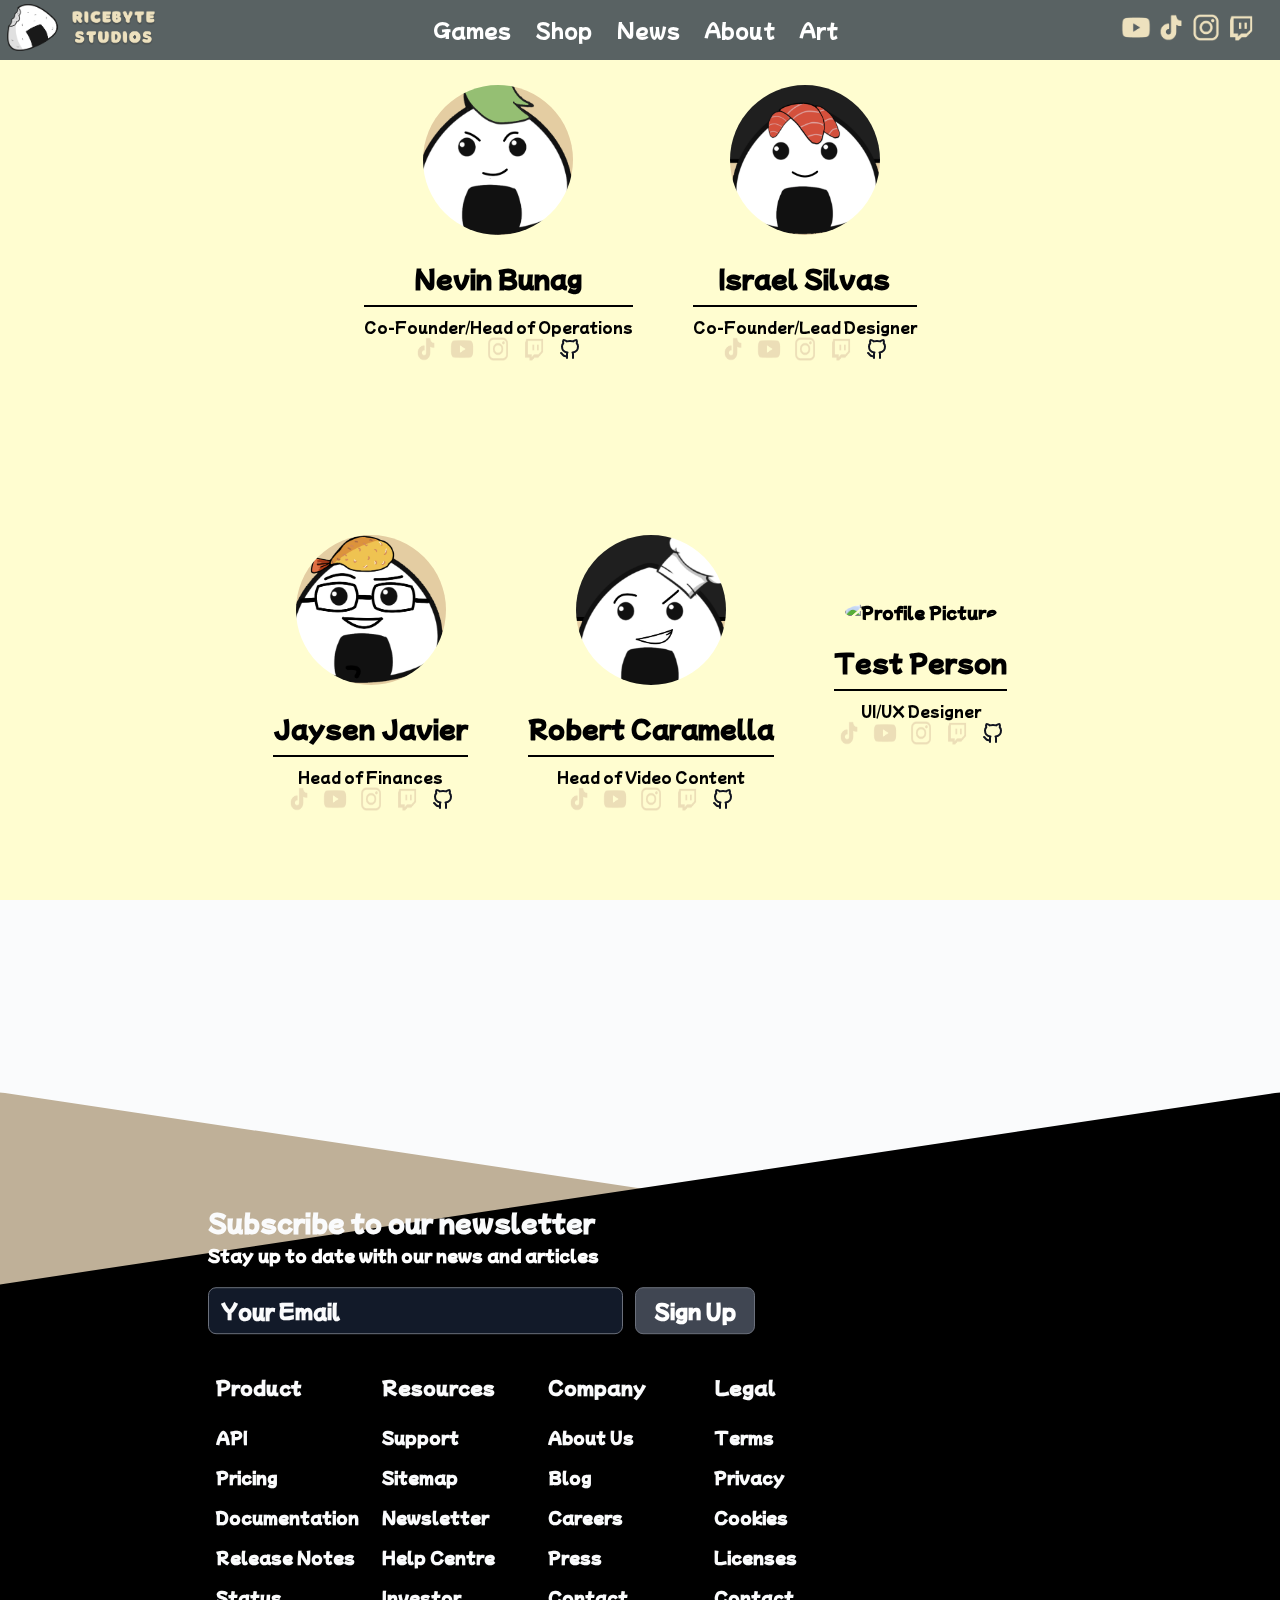
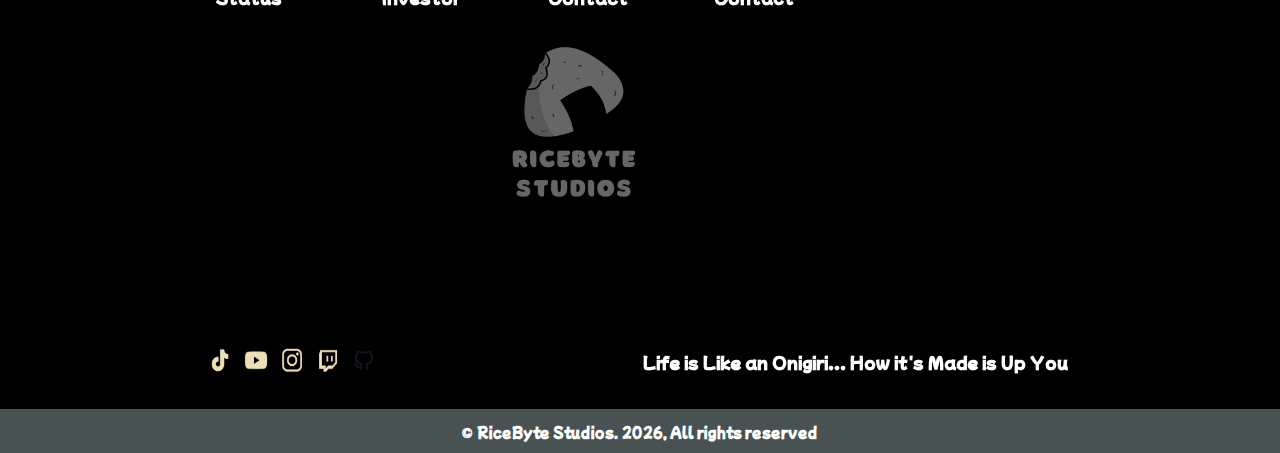
==== about.html @ 86fc1b8e "Add files via upload" ====
<!DOCTYPE html>
<html lang="en">
<head>
    <meta charset="UTF-8">
    <meta name="viewport" content="width=device-width, initial-scale=1.0">
    <title>RiceByte Studios</title>
    <link rel="stylesheet" href="about.css">
    <link rel="preconnect" href="https://fonts.googleapis.com">
    <link rel="preconnect" href="https://fonts.gstatic.com" crossorigin>
    <link href="https://fonts.googleapis.com/css2?family=Poppins&display=swap" rel="stylesheet">
    <link href="https://fonts.cdnfonts.com/css/borsok" rel="stylesheet">
    <link rel="stylesheet" href="https://fonts.googleapis.com/css?family=Lato">
    <link href='https://fonts.googleapis.com/css?family=Mochiy Pop P One' rel='stylesheet'>
    <link href='https://fonts.googleapis.com/css?family=League Spartan' rel='stylesheet'>
    <link rel="icon" type="image/png" href="images/favicon.png">
</head>
<body>
    <div class="background-but"></div>
    <div class="background">
        <div class="menu__wrapper">
            <div class="menu__bar">
                <div class="logo-wrapper">
                    <a href="index.html"><img src="images/Logo.png" alt="Image 1"></a>
                </div>
                <img
                    class="menu-icon"
                    src="burger-menu.svg"
                    title="Burger Menu"
                    alt="Burger Menu"
                    onclick="toggleMenu(this)"
                    >


                <ul class="navigation">
                    <li>
                        <a href="https://www.youtube.com/watch?v=-50NdPawLVY" title="Games">Games</a>
                    </li>
                    <li>
                        <a href="https://www.redbubble.com/people/RiceByte/explore?page=1&sortOrder=recent" title="Shop">Shop</a>
                    </li>
                    <li>
                        <a href="news.html" title="News">News</a>
                    </li>
                    <li>
                        <a href="https://www.redbubble.com/people/RiceByte/explore?page=1&sortOrder=recent" title="About">About</a>
                    </li>
                    <li>
                        <a href="https://www.redbubble.com/people/RiceByte/explore?page=1&sortOrder=recent" title="Art">Art</a>
                    </li>

                    

                </ul>
                <div class="social-wrapper">
                    <a href="https://youtube.com/@ricebytestudios?si=kQSjF2X-MU2OAHQI"><img src="images/YOUTLOGO.png" alt="Image 1"></a>   
                    <a href="https://www.tiktok.com/@ricebyte"><img src="images/TIKTOKLOGO.png" alt="Image 1"></a>
                    <a href="https://instagram.com/ricebytestudios?igshid=MzRlODBiNWFlZA=="><img src="images/INSTALOGO.png" alt="Image 1"></a>
                    <a href="https://www.twitch.tv/NEVI_LIVE"><img src="images/TWITCHLOGOO.png" alt="Image 1"></a>
                </div>
            </div>
        </div>
    </div>




    <div class="profile-container">
        <div class="profile-card">
            <img src="images/ceo1.PNG" alt="Profile Picture" class="profile-picture">
            <div class="profile-name">Nevin Bunag</div>
            <div class="profile-line"></div>
            <div class="profile-title">Co-Founder/Head of Operations</div>
            <div class='profile-socials'>
                        <ul>
                            <li>
                                <a href="https://www.tiktok.com/@ricebyte" title="TIKTOKLOGO">
                                    <img src="images/TIKTOKLOGO.png" alt='Instagram'>                       
                                </a>
                            </li>
                            <li>
                                <a href="https://youtube.com/@ricebytestudios?si=kQSjF2X-MU2OAHQI" title="Youtube">
                                    <img src="images/YOUTLOGO.png" alt='Youtube'>
                                </a>
                            </li>
                            <li>
                                <a href="https://instagram.com/ricebytestudios?igshid=MzRlODBiNWFlZA==" title="Instgram">
                                    <img src="images/INSTALOGO.png" alt='Instagram'>
                                </a>
                            </li>
                            <li>
                                <a href="https://www.twitch.tv/NEVI_LIVE" title="Twitch">
                                    <img src="images/TWITCHLOGOO.png" alt='Twitch'>
                                </a>
                            </li>
                            <li>
                                <a href="#" title="GitHub">
                                    <img src="assets/github.svg" alt='GitHub'>
                                </a>
                            </li>
                        </ul>
                    </div>
        </div>

        <div class="profile-card">
            <img src="images/ceo2.PNG" alt="Profile Picture" class="profile-picture">
            <div class="profile-name">Israel Silvas</div>
            <div class="profile-line"></div>
            <div class="profile-title">Co-Founder/Lead Designer</div>
            <div class='profile-socials'>
                        <ul>
                            <li>
                                <a href="https://www.tiktok.com/@ricebyte" title="TIKTOKLOGO">
                                    <img src="images/TIKTOKLOGO.png" alt='Instagram'>                       
                                </a>
                            </li>
                            <li>
                                <a href="https://youtube.com/@ricebytestudios?si=kQSjF2X-MU2OAHQI" title="Youtube">
                                    <img src="images/YOUTLOGO.png" alt='Youtube'>
                                </a>
                            </li>
                            <li>
                                <a href="https://instagram.com/ricebytestudios?igshid=MzRlODBiNWFlZA==" title="Instgram">
                                    <img src="images/INSTALOGO.png" alt='Instagram'>
                                </a>
                            </li>
                            <li>
                                <a href="https://www.twitch.tv/NEVI_LIVE" title="Twitch">
                                    <img src="images/TWITCHLOGOO.png" alt='Twitch'>
                                </a>
                            </li>
                            <li>
                                <a href="#" title="GitHub">
                                    <img src="assets/github.svg" alt='GitHub'>
                                </a>
                            </li>
                        </ul>
                    </div>
        </div>
    </div>

  <div class="profile-container">
        <div class="profile-card">
            <img src="images/jay.PNG" alt="Profile Picture" class="profile-picture">
            <div class="profile-name">Jaysen Javier</div>
            <div class="profile-line"></div>
            <div class="profile-title">Head of Finances</div>
            <div class='profile-socials'>
                        <ul>
                            <li>
                                <a href="https://www.tiktok.com/@ricebyte" title="TIKTOKLOGO">
                                    <img src="images/TIKTOKLOGO.png" alt='Instagram'>                       
                                </a>
                            </li>
                            <li>
                                <a href="https://youtube.com/@ricebytestudios?si=kQSjF2X-MU2OAHQI" title="Youtube">
                                    <img src="images/YOUTLOGO.png" alt='Youtube'>
                                </a>
                            </li>
                            <li>
                                <a href="https://instagram.com/ricebytestudios?igshid=MzRlODBiNWFlZA==" title="Instgram">
                                    <img src="images/INSTALOGO.png" alt='Instagram'>
                                </a>
                            </li>
                            <li>
                                <a href="https://www.twitch.tv/NEVI_LIVE" title="Twitch">
                                    <img src="images/TWITCHLOGOO.png" alt='Twitch'>
                                </a>
                            </li>
                            <li>
                                <a href="#" title="GitHub">
                                    <img src="assets/github.svg" alt='GitHub'>
                                </a>
                            </li>
                        </ul>
                    </div>
        </div>

        <div class="profile-card">
            <img src="images/Rob.PNG" alt="Profile Picture" class="profile-picture">
            <div class="profile-name">Robert Caramella</div>
            <div class="profile-line"></div>
            <div class="profile-title">Head of Video Content</div>
            <div class='profile-socials'>
                        <ul>
                            <li>
                                <a href="https://www.tiktok.com/@ricebyte" title="TIKTOKLOGO">
                                    <img src="images/TIKTOKLOGO.png" alt='Instagram'>                       
                                </a>
                            </li>
                            <li>
                                <a href="https://youtube.com/@ricebytestudios?si=kQSjF2X-MU2OAHQI" title="Youtube">
                                    <img src="images/YOUTLOGO.png" alt='Youtube'>
                                </a>
                            </li>
                            <li>
                                <a href="https://instagram.com/ricebytestudios?igshid=MzRlODBiNWFlZA==" title="Instgram">
                                    <img src="images/INSTALOGO.png" alt='Instagram'>
                                </a>
                            </li>
                            <li>
                                <a href="https://www.twitch.tv/NEVI_LIVE" title="Twitch">
                                    <img src="images/TWITCHLOGOO.png" alt='Twitch'>
                                </a>
                            </li>
                            <li>
                                <a href="#" title="GitHub">
                                    <img src="assets/github.svg" alt='GitHub'>
                                </a>
                            </li>
                        </ul>
                    </div>
        </div>

        <div class="profile-card">
            <img src="images/test.png" alt="Profile Picture" class="profile-picture">
            <div class="profile-name">Test Person</div>
            <div class="profile-line"></div>
            <div class="profile-title">UI/UX Designer</div>
            <div class='profile-socials'>
                        <ul>
                            <li>
                                <a href="https://www.tiktok.com/@ricebyte" title="TIKTOKLOGO">
                                    <img src="images/TIKTOKLOGO.png" alt='Instagram'>                       
                                </a>
                            </li>
                            <li>
                                <a href="https://youtube.com/@ricebytestudios?si=kQSjF2X-MU2OAHQI" title="Youtube">
                                    <img src="images/YOUTLOGO.png" alt='Youtube'>
                                </a>
                            </li>
                            <li>
                                <a href="https://instagram.com/ricebytestudios?igshid=MzRlODBiNWFlZA==" title="Instgram">
                                    <img src="images/INSTALOGO.png" alt='Instagram'>
                                </a>
                            </li>
                            <li>
                                <a href="https://www.twitch.tv/NEVI_LIVE" title="Twitch">
                                    <img src="images/TWITCHLOGOO.png" alt='Twitch'>
                                </a>
                            </li>
                            <li>
                                <a href="#" title="GitHub">
                                    <img src="assets/github.svg" alt='GitHub'>
                                </a>
                            </li>
                        </ul>
                    </div>
        </div>
    </div>






    <script src="script.js"></script>







    <footer class= "layered-background2">

    <div class="reversed-diagonal-rectangle2 brown2"></div>
    <div class="diagonal-rectangle2 gray2"></div>
            <div class="footer-wrapper">
                <section class="footer-top">
                    <div class="footer-headline">
                        <h2>Subscribe to our newsletter</h2>
                        <p>
                            Stay up to date with our news and articles
                        </p>
                    </div>
                    <div class="footer-subscribe">
                        <input type="email" spellcheck="false" placeholder="Your Email">
                        <button>
                            Sign Up
                        </button>
                    </div> 
                </section>
                <div class="footer-columns">
                    <section>
                        <h3>Product</h3>
                        <ul>
                            <li>
                                <a href="#" title="API">API</a>
                            </li>
                            <li>
                                <a href="#" title="Pricing">Pricing</a>
                            </li>
                            <li>
                                <a href="#" title="Documentation">Documentation</a>
                            </li>
                            <li>
                                <a href="#" title="Release Notes">Release Notes</a>
                            </li>
                            <li>
                                <a href="#" title="Status">Status</a>
                            </li>
                        </ul>
                    </section>
                    <section>
                        <h3>Resources</h3>
                        <ul>
                            <li>
                                <a href="#" title="Support">Support</a>
                            </li>
                            <li>
                                <a href="#" title="Sitemap">Sitemap</a>
                            </li>
                            <li>
                                <a href="#" title="Newsletter">Newsletter</a>
                            </li>
                            <li>
                                <a href="#" title="Help Centre">Help Centre</a>
                            </li>
                            <li>
                                <a href="#" title="Investor">Investor</a>
                            </li>
                        </ul>
                    </section>
                    <section>
                        <h3>Company</h3>
                        <ul>
                            <li>
                                <a href="#" title="About Us">About Us</a>
                            </li>
                            <li>
                                <a href="#" title="Blog">Blog</a>
                            </li>
                            <li>
                                <a href="#" title="Careers">Careers</a>
                            </li>
                            <li>
                                <a href="#" title="Press">Press</a>
                            </li>
                            <li>
                                <a href="#" title="Contact">Contact</a>
                            </li>
                        </ul>
                    </section>
                    <section>
                        <h3>Legal</h3>
                        <ul>
                            <li>
                                <a href="#" title="Terms and services">
                                    Terms
                                </a>
                            </li>
                            <li>
                                <a href="#" title="Privacy Policy">
                                    Privacy
                                </a>
                            </li>
                            <li>
                                <a href="#" title="Cookies">
                                    Cookies
                                </a>
                            </li>
                            <li>
                                <a href="#" title="Licenses">
                                    Licenses
                                </a>
                            </li>
                            <li>
                                <a href="#" title="Cookies">
                                    Contact
                                </a>
                            </li>
                        </ul>
                    </section>
                      <section class="footer-logo">

                                <img src="images/bottomLogo.png" alt="Image 1">
                       <h2>
                    <!--        <svg width="1103" height="996" viewBox="0 0 1103 996" fill="none" xmlns="http://www.w3.org/2000/svg">
                                <path fill-rule="evenodd" clip-rule="evenodd" d="M410.988 255.56L0 995.337H189.802L505.141 427.427L410.988 255.56ZM1102.94 995.337L647.119 170.373L551.471 0L457.317 170.373L551.471 340.746L711.79 629.718H498.683L405.461 786.972H799.034L914.634 995.337H1102.94Z" fill="#FAFBFC"/>
                                <path fill-rule="evenodd" clip-rule="evenodd" d="M410.988 255.56L0 995.337H189.802L505.141 427.427L410.988 255.56ZM1102.94 995.337L647.119 170.373L551.471 0L457.317 170.373L551.471 340.746L711.79 629.718H498.683L405.461 786.972H799.034L914.634 995.337H1102.94Z" fill="#FAFBFC"/>
                            </svg>
                        </h2>
                -->


                  </section>  
                </div>
                <div class="footer-bottom">
                    <div class='social-links'>
                        <ul>
                            <li>
                                <a href="https://www.tiktok.com/@ricebyte" title="TIKTOKLOGO">
                                    <img src="images/TIKTOKLOGO.png" alt='Instagram'>                       
                                </a>
                            </li>
                            <li>
                                <a href="https://youtube.com/@ricebytestudios?si=kQSjF2X-MU2OAHQI" title="Youtube">
                                    <img src="images/YOUTLOGO.png" alt='Youtube'>
                                </a>
                            </li>
                            <li>
                                <a href="https://instagram.com/ricebytestudios?igshid=MzRlODBiNWFlZA==" title="Instgram">
                                    <img src="images/INSTALOGO.png" alt='Instagram'>
                                </a>
                            </li>
                            <li>
                                <a href="https://www.twitch.tv/NEVI_LIVE" title="Twitch">
                                    <img src="images/TWITCHLOGOO.png" alt='Twitch'>
                                </a>
                            </li>
                            <li>
                                <a href="#" title="GitHub">
                                    <img src="assets/github.svg" alt='GitHub'>
                                </a>
                            </li>
                        </ul>
                    </div>

                    <small>Life is Like an Onigiri... How it's Made is Up You</small>
                </div>
            </div>
        <div class="bottom-bar">
 <small>© RiceByte Studios. <span id="year"></span>, All rights reserved</small>
                </div>
        </footer>
            
        <script>
            document.getElementById("year").innerHTML = new Date().getFullYear();
        </script>


</div>

</body>
</html>
---- about.css ----
:root {
    --primary: #DAD2C2; ;
    --primary-hover: #BFB098;                
    --background: #485253;
     --navbar-height: 60px;
}

:root {
    --backgroundgal: #3C343D;
    --backgroundgal-border: #6B626C;
}



body {
    overflow-x: hidden; /* Lock horizontal scrolling */
    margin: 0;
    padding: 0;
    box-sizing: border-box;
        background-color: #485253; /* Set the background color to #FFFCE2 */

}

* {
    margin: 0;
    padding: 0;
    box-sizing: border-box;
    font-family: 'Mochiy Pop P One';
    font-weight: bold;
}

/* Add this CSS for the background under everything */
.background-but{
    position: fixed;
    top: var(--navbar-height); /* Adjust for the height of your menu__bar */
    left: 0;
    width: 100%;
    height: calc(100vh - var(--navbar-height)); /* Calculate the height minus the menu__bar height */
    background-color: #FFFDD0; /* Set your desired background color */
    z-index: -2; /* Place it behind other elements */
}



}

.menu__wrapper {
    display: flex;
    position: relative;
    flex-direction: row;
    z-index: 2;  
}

.menu__bar {
    position: fixed;
    width: 100%;
    top: 0;
    left: 0;
    display: flex;
    justify-content: space-between;
    align-items: center;
    flex-direction: row;
    padding-right: 24px;
    gap: 32px;
    background-color: var(--background);
    height: 60px;
    opacity: 0.9;
        z-index: 1000; /* Add a high z-index to keep it on top */

}

.menu-icon {
    cursor: pointer;
    display: flex;
    height: 32px;
    width: 32px;
}

.navigation {    
    display: flex;
    flex-direction: row;
    list-style-type: none;
    align-items: center;
    gap: 24px;
    padding: 0px;
    background-color: var(--background);
}

.logo-wrapper {
  position: relative;
  width: 150px;
  text-align: center;
}

.logo-wrapper img {
  width: 100%;
  height: auto;
  margin-left: 7px;
  
}

.social-wrapper {
  display: flex; /* Make it a flex container */
  flex-direction: row; /* Arrange children horizontally */
  align-items: center; /* Center items vertically */
  gap: 5px; /* Adjust the gap between images */
    
}

.social-wrapper img:hover {
    transform: scale(1.1);
}

.social-wrapper img {
  max-width: 30px; /* Limit the maximum width of the images */
  height: auto;
}

                    
.navigation > li {
  display: flex;
  position: relative;
  cursor: pointer;
  font-size: 1.25rem;
}

.navigation > li > a {
    color: white;
    border-bottom: 2px solid transparent;
    transition: all 0.3s ease;
    text-decoration: none;
    font-weight: 500;
    background-image: linear-gradient(
        to right,
        var(--primary-hover),
        var(--primary-hover) 50%,
        white 50%
    );
    background-size: 200% 100%;
    background-position: -100%;
    display: inline-block;
    padding: 3px 0;
    position: relative;
    -webkit-background-clip: text;
    -webkit-text-fill-color: transparent;
    transition: all 0.2s ease-in-out;
}

.navigation > li > a:before {
    content: '';
    background: var(--primary-hover);
    display: block;
    position: absolute;
    bottom: -2px;
    left: 0;
    width: 0;
    height: 2px;
    transition: all 0.2s ease-in-out;
}
  
.navigation > li > a:hover {
    background-position: 0;
}
/*  hover effect inspired by 
    https://codepen.io/team/css-tricks/pen/OJOXWPp
*/

.navigation > li > a:hover::before{
    width: 100%;
}

@media (min-width: 600px) {
    .menu-icon {
        display: none;
    }
}

@media (max-width: 600px) {

    body {
        margin-top: 0px; /* Adjust as needed */
        padding: 0;
    }




    
    .navigation {
        display: none;
    }
    .social-wrapper{
        display: none;
    }

    .menu-icon {
        display: block;
    }


    .navigation--mobile {
        top: var(--navbar-height);
        position: absolute;
        right: 0px;
        display: flex;
        padding: 80px 60px;
        min-height: 100%;
        background-color: var(--background);       
        gap: 8px;
        flex-direction: column;
        align-items: flex-start;
        opacity: 0.95;
        animation: fadein 0.3s forwards;
    }

    @keyframes fadein {
        0% {
            opacity: 0;
            width: 0;
            height: 0;
        }
        100% {
            opacity: 1;
            width: 100%;
            height: calc(100vh - var(--navbar-height));
        }
    }

    .navigation--mobile--fadeout {
        animation: fadeout 300ms forwards;
    }

    @keyframes fadeout {
        0% {
            opacity: 1;
            width: 100%;
            height: calc(100vh - var(--navbar-height));
        }
        100% {
            opacity: 0;
            width: 0;
            height: 0;
        }
    }

}




/* Profile container */
.profile-container {
    display: flex;
    justify-content: center; /* Center horizontally */
    align-items: center; /* Center vertically */
    min-height: 50vh; /* Full viewport height */
     margin: 0 auto; /* Center the container horizontally */
}

/* Profile card */
.profile-card {
    text-align: center; /* Center content within each card */
    padding: 20px; /* Add some padding to separate cards */
    margin: 10px; /* Add margin to separate profiles */
}

/* Profile picture */
.profile-picture {
    width: 150px; /* Adjust the picture size */
    height: 150px; /* Adjust the picture size */
    border-radius: 50%; /* Make it a circle */
    object-fit: cover; /* Maintain aspect ratio */
    margin-bottom: 20px; /* Spacing below the picture */
    justify-content: center; /* Center horizontally */
}

/* Name */
.profile-name {
    font-size: 24px; /* Adjust font size */
    font-weight: bold;
    margin-bottom: 10px; /* Spacing below the name */
    justify-content: center; /* Center horizontally */
}

/* Line separator */
.profile-line {
    width: 100%; /* Adjust line length */
    height: 2px; /* Line thickness */
    background-color: black; /* Line color */
    margin-bottom: 10px; /* Spacing below the line */
    justify-content: center; /* Center horizontally */
}

/* Job title */
.profile-title {
    font-size: 14px; /* Adjust font size */
    font-weight: normal;
    justify-content: center; /* Center horizontally */
}

.profile-socials {
    display: flex;
    gap: 8px;
    align-items: center; /* Center vertically */
    justify-content: center; /* Center horizontally */
}


.profile-socials img {
    width: 24px;
    height: 24px;
    transition: all 0.2s ease-in-out;
}

.profile-socials img:hover {
    transform: scale(1.1);
}

.profile-socials ul {
    display: flex;
    gap: 12px;
    list-style-type: none;
}

@media (max-width: 600px) {
    .profile-container {
        width:80%;
        flex-direction: column; /* Stack items vertically */
        align-items: center; /* Center vertically */
        text-align: center; /* Center text within each card */
     
            transform: translateY(20%);
    }

    /* Reset margin and padding for profile cards */
    .profile-card {
        margin: 0;
        padding: 0;
    }

    /* Adjust spacing between profile cards */
    .profile-card:not(:last-child) {
        margin-bottom: 20px;
    }
    .profile-line {
    width: 100%; /* Adjust line length */
    justify-content: center; /* Center horizontally */

    }
}








:root {
    --footer-background: #121a29;
    --text-color: #FAFBFC;
    --text-gray: #FEFEFE;
    --text-primary: #FAFBFC;
    --button-color: #404652;
    --button-border: #6B707C;
}



/*? footer reset */
*, *::after, *::before {
    margin: 0px;
    padding: 0px;
    box-sizing: border-box;
}

body {
    margin: 0px;
    background-color: #FAFBFC;
}

@media (max-width: 599px) {

.footer-wrapper{
    transform: translate(-10%,5%);
}
}



.layered-background2 {
  position: relative;
  width: 100%;
  height: auto; /* Adjust total height as needed */
  margin-bottom: 50px; /* Add space at the bottom */
  overflow: hidden; /* Hide overflowing content */
    transform: translateY(20%); /* Center horizontally */

}

.diagonal-rectangle2,
.reversed-diagonal-rectangle2 {
  position: absolute;
  width: 100%; /* Stretch to full width */
  height: 100%; /* Stretch to full height */
}

.gray2 {
  background-color: #BFB098; /* Blue color */
  clip-path: polygon(0 0, 100% 20%, 100% 100%, 0 80%);                 
  z-index: -2; /* Place behind the reversed-diagonal-rectangle */
}

.brown2 {
  background-color: black; /* Red color */
  clip-path: polygon(0 20%, 100% 0, 100% 100%, 0 100%);
  z-index: -1
}





footer {
    position: absolute;
    bottom: 0px;
    background-color: transparent;
    min-width: 300px;
    width: 100vw;
    bottom: 0px;
    display: flex;
    align-items: center;
    flex-direction: column;


}



.footer-wrapper {
    display: flex;
    flex-direction: column;
    max-width: 100%;
    padding: 16px;
   height:20%;
    width: 70%; /* Add this line to stretch horizontally */
    margin-top: 80px; /* Adjust the margin-top value as needed */

}


/*? top section */
.footer-top {
    display: flex;
    flex-wrap: wrap;
    justify-content: start;
    align-items: start;
    padding: 16px 0px;
    justify-content: space-between;
}

.footer-line {
    display: block;
    width: 100%;
    height: 8px;
}

/*? footer subscribe */
.footer-subscribe {
    display: flex;
    gap: 12px;
    flex-wrap: wrap;
}

.footer-subscribe > input {
    border: 1px solid var(--button-border);
    color: var(--text-color);
    outline: none;
    min-height: 36px;
    background-color: var(--footer-background);
    font-size: 1.2rem;
    flex: 1 0 120px;
    padding: 8px 12px;
    border-radius: 8px;
}

.footer-subscribe > input::placeholder {
    color: var(--text-color);
}

.footer-subscribe > button {
    cursor: pointer;
    background-color: var(--button-color);
    border-radius: 8px;
    color: white;
    font-size: 1.25rem;
    min-width: 120px;
    min-height: 36px;
    flex: 1 0 80px;
    white-space: nowrap;
    padding: 8px 12px;
    border: 0px;
    outline: none;
    border: 1px solid var(--button-border);
}

/*? footer columns */
.footer-columns {
    display: flex;
    flex-direction: row;
    flex-wrap: wrap;
    justify-content: start;
    align-items: start;
    flex: 2 0 140px;
    width: 100%;
    gap: 16px;
    padding: 24px 8px 16px 8px;
    margin: 0 auto;
}

.footer-columns ul {
    list-style-type: none;
    padding: 0;
    margin: 0;
}

.footer-columns ul a {
    color: var(--text-color);
    text-decoration: none;
}

.footer-columns ul a:hover{
    text-decoration: underline;
}

.footer-columns ul li {
    margin-bottom: 16px;
}

.footer-columns h3 {
    color: var(--text-primary);
    margin-top: 0;
    margin-bottom: 25px;
    font-size: 1.125rem;
}

.footer-centering {
    margin: 0 auto;
}

.footer-columns > section {
    min-width: 150px;
}

.footer-logo {
    display: flex;
    flex-direction: row;
    align-items: start;
    justify-content: start;
    gap: 16px;
    color: var(--text-color);
    margin-bottom: 60px;
    transform: translateX(70%);
}
/*
.footer-logo svg {
    stroke: var(--text-color);
    stroke-width: 8px;
    width: 50px;
    height: 50px;
}*/

.footer-logo {
  position: relative;
  max-width: 35%; /* Adjust the maximum width of the image */
  max-height: 35%; /* Adjust the maximum height of the image */

}

.footer-logo img{
  width: 100%; /* Make the image take up 100% of the container's width */
  height: auto; /* Allow the image to maintain its aspect ratio */
  opacity: 0.4; /* Adjust this value to control the transparency (0.4 means 40% opacity) */

}


/*? Footer bottom */

.footer-bottom {
    text-align: center;
    margin-top: 48px; 
    display: flex;
    align-items: center;
    width: 100%;
    gap: 16px;
    padding: 16px 0px;
    flex-wrap: wrap;
    justify-content: space-between;
    color: var(--text-gray);
}

.footer-bottom > small {
    font-size: 16px;
    margin: 0 4px;
}

.footer-headline > h2 {
    margin: 0px;
    color: var(--text-primary);
}

.footer-headline > p {
    color: var(--text-gray);
    margin: 4px 0px 20px 0px;
}

.footer-line {
    display: block;
    min-width: 40px;
    height: 2px;
    background-color: var(--text-gray);
}

/*? socials */

.social-links {
    display: flex;
    gap: 8px;
    align-items: center;
}

.social-text {
    display: flex;
    align-items: center;
    gap: 8px;
}

.social-links img {
    width: 24px;
    height: 24px;
    transition: all 0.2s ease-in-out;
}

.social-links img:hover {
    transform: scale(1.1);
}

.social-links ul {
    display: flex;
    gap: 12px;
    list-style-type: none;
}

/*? mobile */

@media (max-width: 800px) {
    .footer-top {
        display: flex;
        flex-direction: column;
        align-items: center;
        text-align: center;
        padding: 16px 8px 32px 8px;
    }

    .footer-bottom {
        display: flex;
        flex-direction: column-reverse;
        align-items: space-between;
        justify-content: center;
        margin: 0 auto;
    }
}


@media (max-width: 599px) {
.layered-background2{
    transform: translateY(40%);
max-height: 100%;

 max-width: 100%;



}
.footer-logo img{
display: none;

}
.footer-subscribe input{
    width:40%;
}

.footer-wrapper{
    transform: translate(0%,10%);

}
.footer-subscribe{
    font-size:50%;


}
.footer-columns{
    font-size:60%;
    width:200%;

}
.footer-bottom{
margin-bottom: 50%;

}

    }







/* Add this CSS to style the bottom bar */
.bottom-bar {
  position: relative; /* Use fixed positioning */
  bottom: 0;
  left: 0;
  width: 100%;
  background-color: #485253; /* Choose your desired background color */
  color: #fff; /* Choose your desired text color */
  text-align: center;
  padding: 10px 0; /* Adjust padding as needed */
  z-index: 1000; /* Adjust the z-index to ensure it's on top of other content */

}
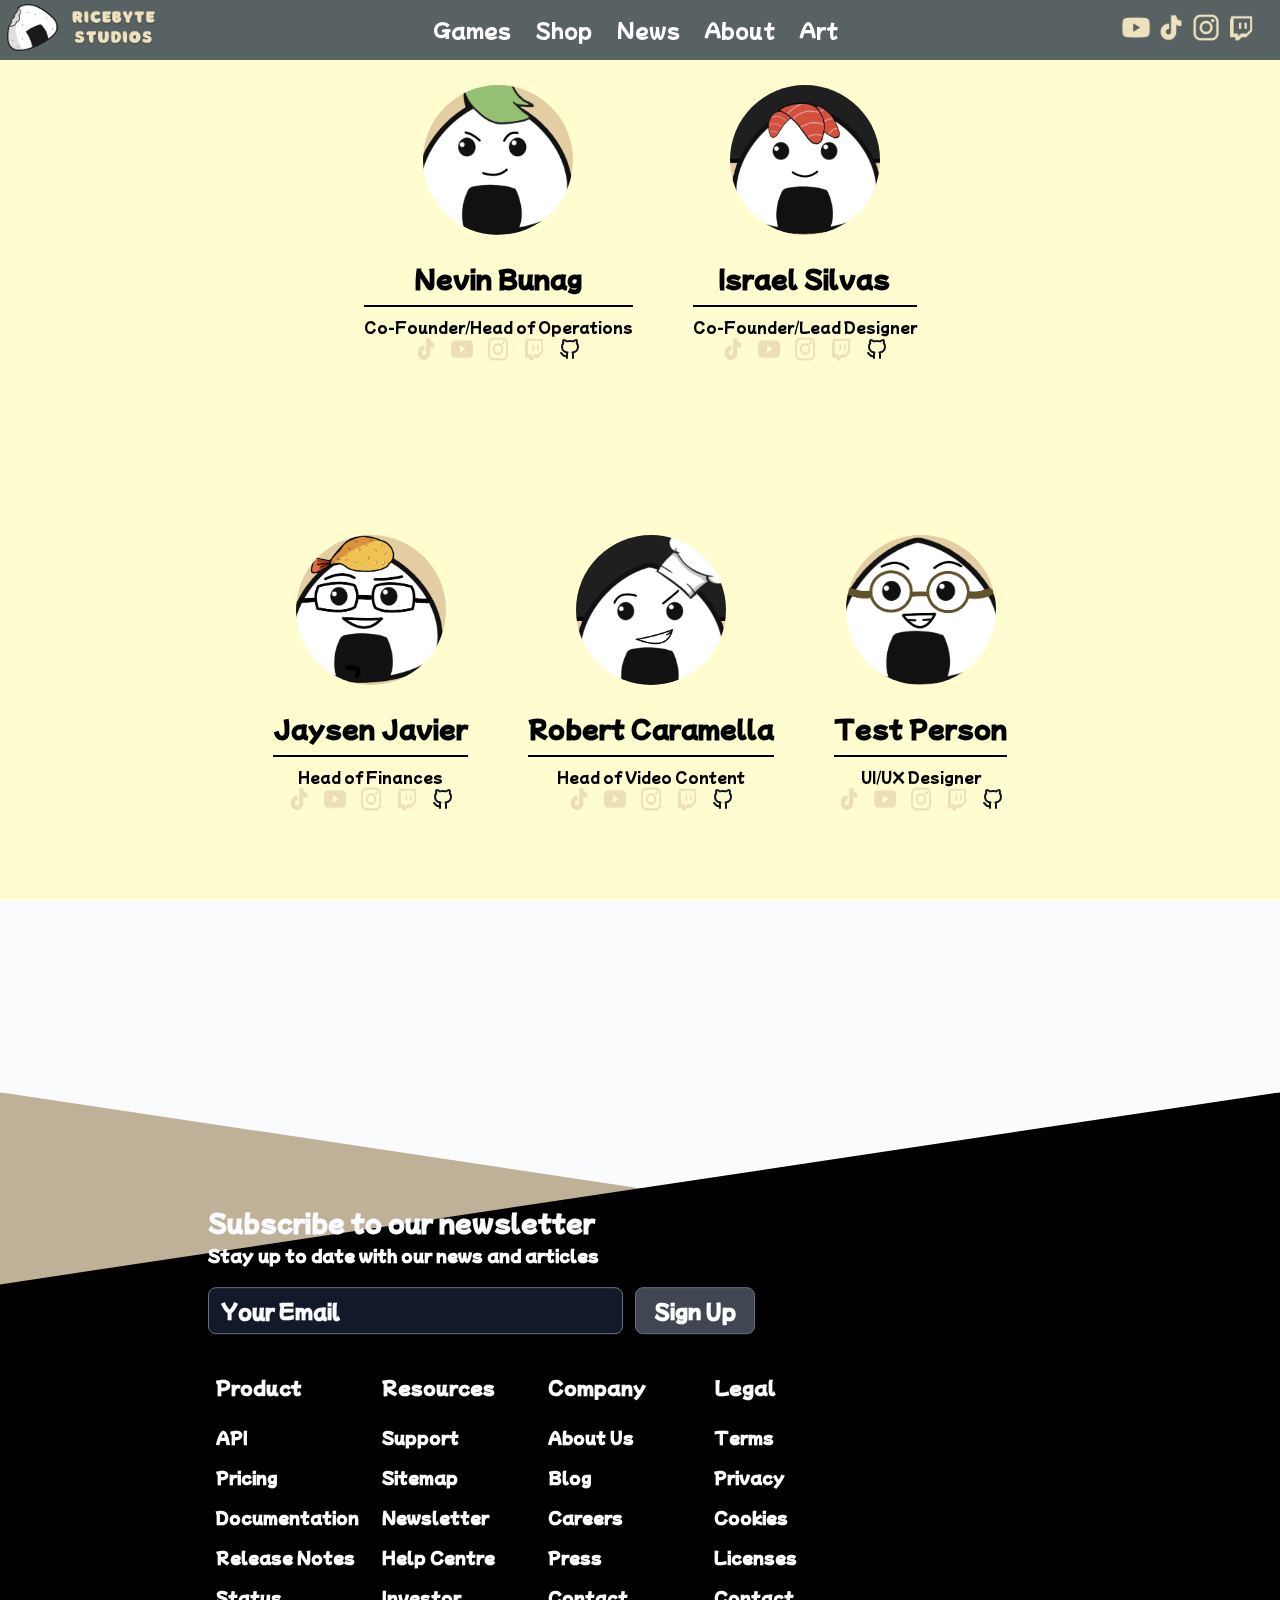
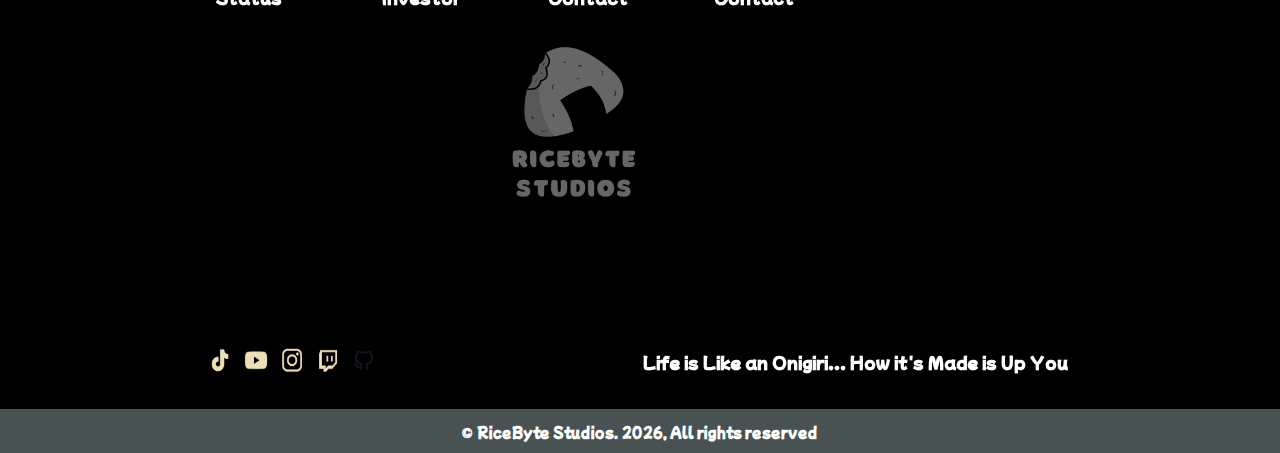
==== commit 37cc07a6: "Update about.html" ====
--- a/about.html
+++ b/about.html
@@ -212,7 +212,7 @@
         </div>
 
         <div class="profile-card">
-            <img src="images/test.png" alt="Profile Picture" class="profile-picture">
+            <img src="images/test.PNG" alt="Profile Picture" class="profile-picture">
             <div class="profile-name">Test Person</div>
             <div class="profile-line"></div>
             <div class="profile-title">UI/UX Designer</div>
@@ -432,4 +432,4 @@
 </div>
 
 </body>
-</html>+</html>
